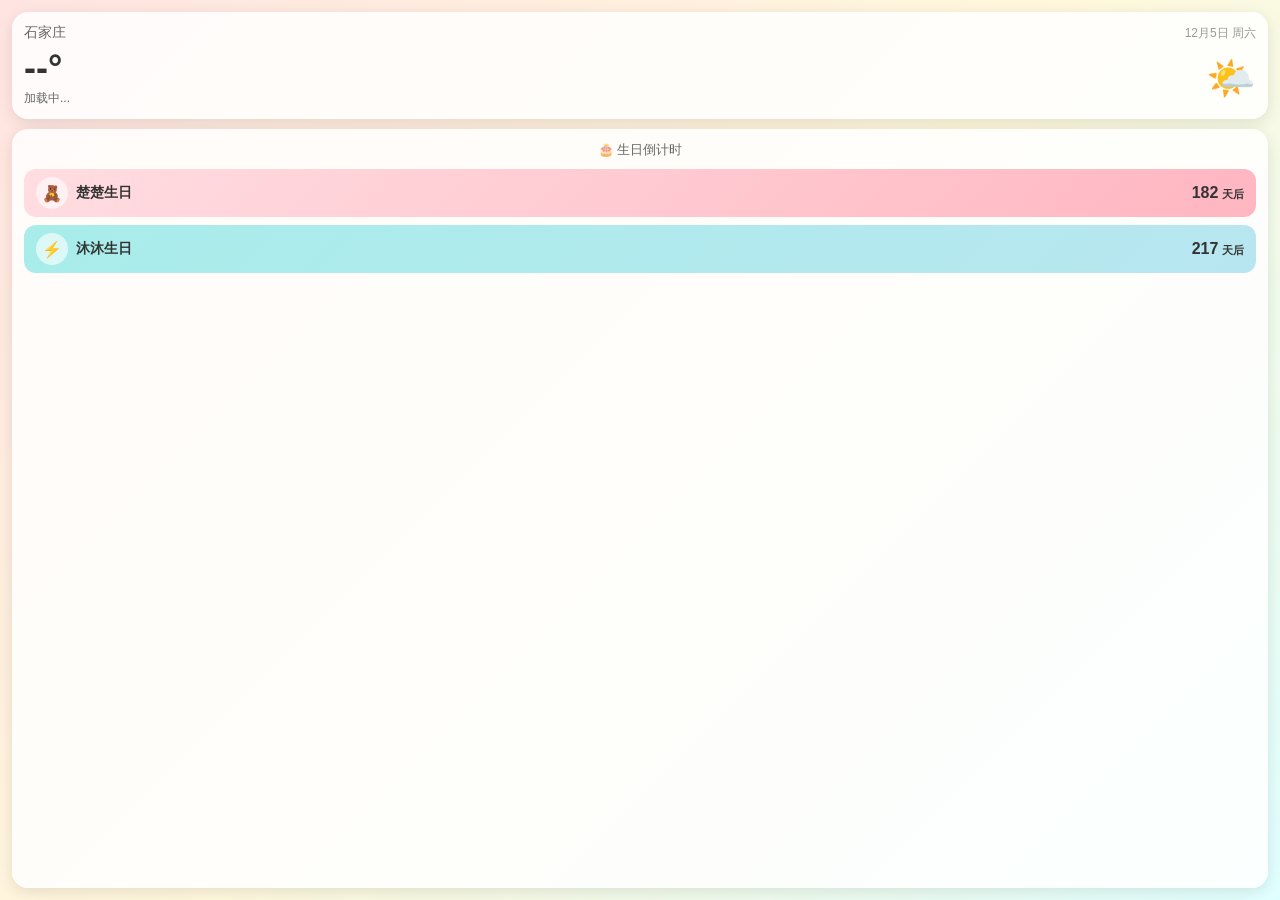
==== widget.html @ be5fdbd6 "添加小米小部件页面" ====
<!DOCTYPE html>
<html lang="zh-CN">
<head>
  <meta charset="UTF-8">
  <meta name="viewport" content="width=device-width, initial-scale=1.0, maximum-scale=1.0, user-scalable=no">
  <title>天气生日小部件</title>
  <style>
    * {
      margin: 0;
      padding: 0;
      box-sizing: border-box;
    }
    
    body {
      font-family: -apple-system, BlinkMacSystemFont, 'Segoe UI', Roboto, sans-serif;
      background: linear-gradient(135deg, #FFE4E1 0%, #FFF8DC 50%, #E0FFFF 100%);
      min-height: 100vh;
      display: flex;
      flex-direction: column;
      padding: 12px;
    }
    
    /* 天气区域 */
    .weather-widget {
      background: rgba(255, 255, 255, 0.85);
      border-radius: 16px;
      padding: 12px;
      margin-bottom: 10px;
      box-shadow: 0 4px 15px rgba(0,0,0,0.1);
    }
    
    .weather-header {
      display: flex;
      justify-content: space-between;
      align-items: center;
      margin-bottom: 8px;
    }
    
    .city-name {
      font-size: 14px;
      color: #666;
      font-weight: 500;
    }
    
    .weather-date {
      font-size: 12px;
      color: #999;
    }
    
    .weather-main {
      display: flex;
      align-items: center;
      justify-content: space-between;
    }
    
    .weather-temp {
      font-size: 36px;
      font-weight: bold;
      color: #333;
      line-height: 1;
    }
    
    .weather-icon {
      font-size: 40px;
    }
    
    .weather-desc {
      font-size: 12px;
      color: #666;
      margin-top: 4px;
    }
    
    /* 生日区域 */
    .birthdays-widget {
      background: rgba(255, 255, 255, 0.85);
      border-radius: 16px;
      padding: 12px;
      flex: 1;
      box-shadow: 0 4px 15px rgba(0,0,0,0.1);
    }
    
    .birthdays-title {
      font-size: 13px;
      color: #666;
      text-align: center;
      margin-bottom: 10px;
      font-weight: 500;
    }
    
    .birthday-item {
      display: flex;
      align-items: center;
      justify-content: space-between;
      padding: 8px 12px;
      border-radius: 12px;
      margin-bottom: 8px;
    }
    
    .birthday-item:last-child {
      margin-bottom: 0;
    }
    
    .chuchu-birthday {
      background: linear-gradient(135deg, #ffdde1 0%, #ffb6c1 100%);
    }
    
    .mumu-birthday {
      background: linear-gradient(135deg, #a8edea 0%, #b8e6f0 100%);
    }
    
    .birthday-info {
      display: flex;
      align-items: center;
      gap: 8px;
    }
    
    .birthday-avatar {
      width: 32px;
      height: 32px;
      border-radius: 50%;
      background: rgba(255,255,255,0.6);
      display: flex;
      align-items: center;
      justify-content: center;
      font-size: 16px;
    }
    
    .birthday-name {
      font-size: 14px;
      font-weight: 600;
      color: #333;
    }
    
    .birthday-countdown {
      font-size: 13px;
      font-weight: 600;
      color: #333;
      text-align: right;
    }
    
    .birthday-days {
      font-size: 16px;
      font-weight: bold;
    }
    
    .birthday-unit {
      font-size: 11px;
    }
    
    .today-badge {
      background: #FF6B6B;
      color: white;
      font-size: 10px;
      padding: 2px 6px;
      border-radius: 10px;
      margin-left: 4px;
      animation: pulse 1.5s ease-in-out infinite;
    }
    
    @keyframes pulse {
      0%, 100% { opacity: 1; }
      50% { opacity: 0.6; }
    }
  </style>
</head>
<body>
  <!-- 天气区域 -->
  <div class="weather-widget">
    <div class="weather-header">
      <span class="city-name" id="cityName">石家庄</span>
      <span class="weather-date" id="weatherDate"></span>
    </div>
    <div class="weather-main">
      <div>
        <div class="weather-temp" id="temperature">--°</div>
        <div class="weather-desc" id="weatherDesc">加载中...</div>
      </div>
      <div class="weather-icon" id="weatherIcon">🌤️</div>
    </div>
  </div>
  
  <!-- 生日区域 -->
  <div class="birthdays-widget">
    <div class="birthdays-title">🎂 生日倒计时</div>
    
    <div class="birthday-item chuchu-birthday">
      <div class="birthday-info">
        <div class="birthday-avatar">🧸</div>
        <span class="birthday-name">楚楚生日</span>
      </div>
      <div class="birthday-countdown">
        <span id="chuchuDays" class="birthday-days">--</span>
        <span class="birthday-unit">天后</span>
        <span id="chuchuToday" class="today-badge" style="display:none">今天!</span>
      </div>
    </div>
    
    <div class="birthday-item mumu-birthday">
      <div class="birthday-info">
        <div class="birthday-avatar">⚡</div>
        <span class="birthday-name">沐沐生日</span>
      </div>
      <div class="birthday-countdown">
        <span id="mumuDays" class="birthday-days">--</span>
        <span class="birthday-unit">天后</span>
        <span id="mumuToday" class="today-badge" style="display:none">今天!</span>
      </div>
    </div>
  </div>
  
  <script>
    // 生日信息
    const birthdays = {
      chuchu: { name: '楚楚', month: 6, day: 5, emoji: '🧸' },
      mumu: { name: '沐沐', month: 7, day: 10, emoji: '⚡' }
    };
    
    // 天气数据
    const weatherIcons = {
      0: '☀️', 1: '🌤️', 2: '⛅', 3: '☁️',
      45: '🌫️', 48: '🌫️',
      51: '🌦️', 53: '🌦️', 55: '🌧️',
      61: '🌧️', 63: '🌧️', 65: '🌧️',
      71: '🌨️', 73: '🌨️', 75: '❄️',
      95: '⛈️', 96: '⛈️', 99: '⛈️'
    };
    
    const weatherDescriptions = {
      0: '晴朗', 1: '大部晴朗', 2: '多云', 3: '阴天',
      45: '雾', 48: '雾凇',
      51: '小毛毛雨', 53: '中毛毛雨', 55: '大毛毛雨',
      61: '小雨', 63: '中雨', 65: '大雨',
      71: '小雪', 73: '中雪', 75: '大雪',
      95: '雷暴', 96: '雷暴冰雹', 99: '强雷暴冰雹'
    };
    
    // 计算距离生日还有多少天
    function getDaysUntilBirthday(month, day) {
      const now = new Date();
      const currentYear = now.getFullYear();
      
      let birthday = new Date(currentYear, month - 1, day);
      
      if (now > birthday) {
        birthday = new Date(currentYear + 1, month - 1, day);
      }
      
      const diffTime = birthday.getTime() - now.getTime();
      const diffDays = Math.ceil(diffTime / (1000 * 60 * 60 * 24));
      
      return diffDays;
    }
    
    // 更新日期显示
    function updateDate() {
      const now = new Date();
      const month = now.getMonth() + 1;
      const day = now.getDate();
      const weekdays = ['周日', '周一', '周二', '周三', '周四', '周五', '周六'];
      const weekday = weekdays[now.getDay()];
      
      document.getElementById('weatherDate').textContent = `${month}月${day}日 ${weekday}`;
    }
    
    // 更新生日倒计时
    function updateBirthdays() {
      const now = new Date();
      const currentMonth = now.getMonth() + 1;
      const currentDay = now.getDate();
      
      // 楚楚
      const chuchuDays = getDaysUntilBirthday(birthdays.chuchu.month, birthdays.chuchu.day);
      const chuchuEl = document.getElementById('chuchuDays');
      const chuchuToday = document.getElementById('chuchuToday');
      chuchuEl.textContent = chuchuDays;
      
      if (currentMonth === birthdays.chuchu.month && currentDay === birthdays.chuchu.day) {
        chuchuEl.textContent = '🎉';
        chuchuToday.style.display = 'inline';
      }
      
      // 沐沐
      const mumuDays = getDaysUntilBirthday(birthdays.mumu.month, birthdays.mumu.day);
      const mumuEl = document.getElementById('mumuDays');
      const mumuToday = document.getElementById('mumuToday');
      mumuEl.textContent = mumuDays;
      
      if (currentMonth === birthdays.mumu.month && currentDay === birthdays.mumu.day) {
        mumuEl.textContent = '🎉';
        mumuToday.style.display = 'inline';
      }
    }
    
    // 获取天气
    async function loadWeather() {
      try {
        const res = await fetch('https://api.open-meteo.com/v1/forecast?latitude=38.04&longitude=114.51&current=temperature_2m,weather_code&timezone=Asia/Shanghai');
        const data = await res.json();
        
        const temp = Math.round(data.current.temperature_2m);
        const code = data.current.weather_code;
        
        document.getElementById('temperature').textContent = `${temp}°`;
        document.getElementById('weatherDesc').textContent = weatherDescriptions[code] || '晴';
        document.getElementById('weatherIcon').textContent = weatherIcons[code] || '🌤️';
      } catch (err) {
        console.error('天气加载失败:', err);
      }
    }
    
    // 初始化
    function init() {
      updateDate();
      updateBirthdays();
      loadWeather();
    }
    
    // 页面加载完成后执行
    if (document.readyState === 'loading') {
      document.addEventListener('DOMContentLoaded', init);
    } else {
      init();
    }
  </script>
</body>
</html>
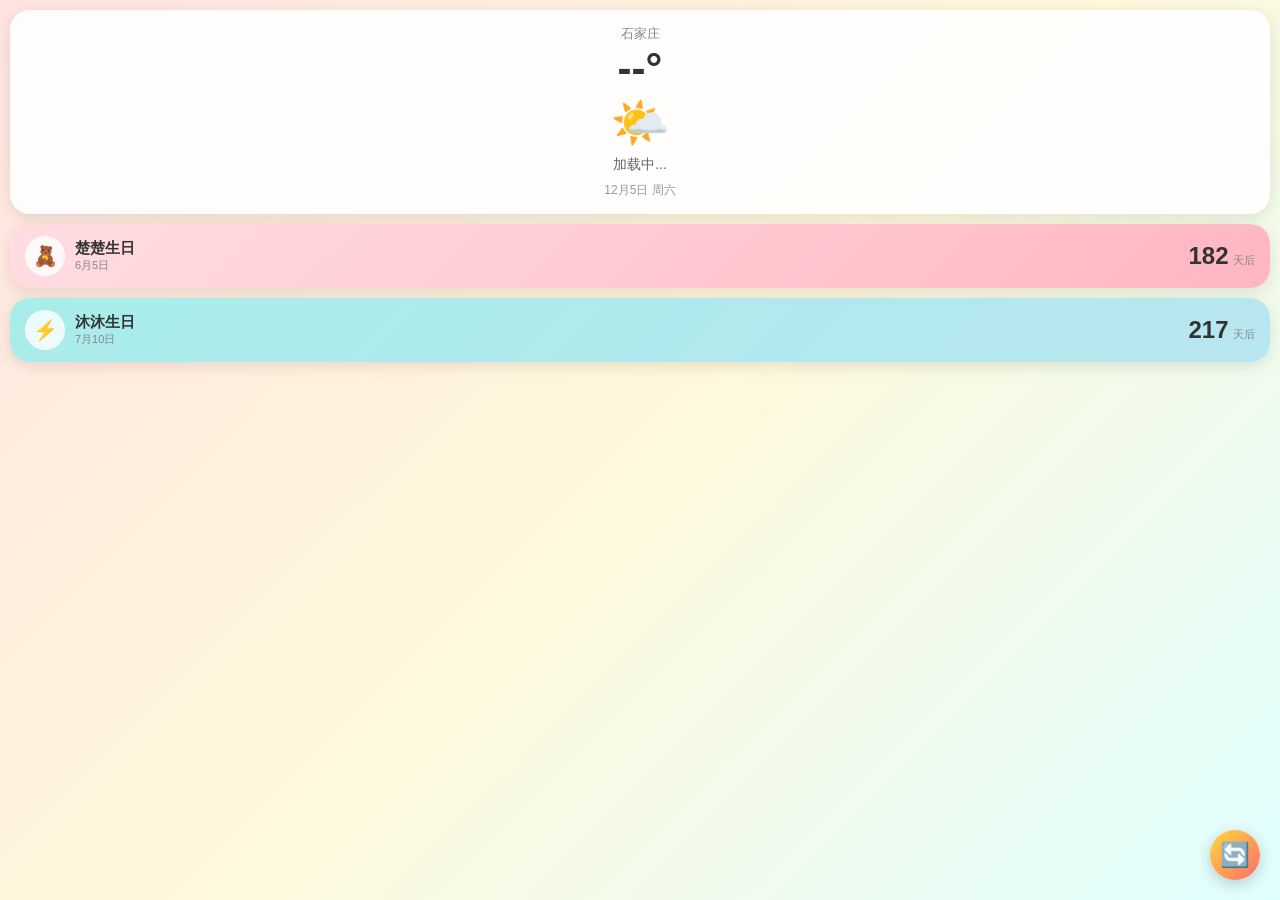
==== commit 8707acf5: "优化小部件设计，添加刷新按钮" ====
--- a/widget.html
+++ b/widget.html
@@ -2,14 +2,14 @@
 <html lang="zh-CN">
 <head>
   <meta charset="UTF-8">
-  <meta name="viewport" content="width=device-width, initial-scale=1.0, maximum-scale=1.0, user-scalable=no">
-  <title>天气生日小部件</title>
+  <meta name="viewport" content="width=device-width, initial-scale=1.0, maximum-scale=1.0, user-scalable=no, viewport-fit=cover">
+  <meta name="apple-mobile-web-app-capable" content="yes">
+  <meta name="apple-mobile-web-app-status-bar-style" content="black-translucent">
+  <meta name="theme-color" content="#FFD93D">
+  <meta name="description" content="天气生日小部件">
+  <title>天气生日</title>
   <style>
-    * {
-      margin: 0;
-      padding: 0;
-      box-sizing: border-box;
-    }
+    * { margin: 0; padding: 0; box-sizing: border-box; }
     
     body {
       font-family: -apple-system, BlinkMacSystemFont, 'Segoe UI', Roboto, sans-serif;
@@ -17,134 +17,106 @@
       min-height: 100vh;
       display: flex;
       flex-direction: column;
-      padding: 12px;
-    }
-    
-    /* 天气区域 */
-    .weather-widget {
-      background: rgba(255, 255, 255, 0.85);
-      border-radius: 16px;
-      padding: 12px;
+      padding: 10px;
+    }
+    
+    .card {
+      background: rgba(255, 255, 255, 0.9);
+      border-radius: 20px;
+      padding: 15px;
       margin-bottom: 10px;
       box-shadow: 0 4px 15px rgba(0,0,0,0.1);
     }
     
-    .weather-header {
-      display: flex;
-      justify-content: space-between;
-      align-items: center;
-      margin-bottom: 8px;
-    }
-    
-    .city-name {
+    /* 天气卡片 */
+    .weather-card {
+      text-align: center;
+    }
+    
+    .weather-city {
+      font-size: 13px;
+      color: #888;
+      margin-bottom: 5px;
+    }
+    
+    .weather-temp {
+      font-size: 42px;
+      font-weight: bold;
+      color: #333;
+      line-height: 1;
+    }
+    
+    .weather-icon {
+      font-size: 48px;
+      margin: 5px 0;
+    }
+    
+    .weather-desc {
       font-size: 14px;
       color: #666;
-      font-weight: 500;
+      margin-top: 5px;
     }
     
     .weather-date {
       font-size: 12px;
       color: #999;
-    }
-    
-    .weather-main {
+      margin-top: 8px;
+    }
+    
+    /* 生日卡片 */
+    .birthday-card {
       display: flex;
       align-items: center;
       justify-content: space-between;
-    }
-    
-    .weather-temp {
-      font-size: 36px;
+      padding: 12px 15px;
+    }
+    
+    .birthday-left {
+      display: flex;
+      align-items: center;
+      gap: 10px;
+    }
+    
+    .birthday-avatar {
+      width: 40px;
+      height: 40px;
+      border-radius: 50%;
+      background: rgba(255,255,255,0.8);
+      display: flex;
+      align-items: center;
+      justify-content: center;
+      font-size: 20px;
+    }
+    
+    .birthday-info {
+      display: flex;
+      flex-direction: column;
+    }
+    
+    .birthday-name {
+      font-size: 15px;
+      font-weight: 600;
+      color: #333;
+    }
+    
+    .birthday-date {
+      font-size: 11px;
+      color: #888;
+    }
+    
+    .birthday-countdown {
+      text-align: right;
+    }
+    
+    .birthday-days {
+      font-size: 24px;
       font-weight: bold;
       color: #333;
-      line-height: 1;
-    }
-    
-    .weather-icon {
-      font-size: 40px;
-    }
-    
-    .weather-desc {
-      font-size: 12px;
-      color: #666;
-      margin-top: 4px;
-    }
-    
-    /* 生日区域 */
-    .birthdays-widget {
-      background: rgba(255, 255, 255, 0.85);
-      border-radius: 16px;
-      padding: 12px;
-      flex: 1;
-      box-shadow: 0 4px 15px rgba(0,0,0,0.1);
-    }
-    
-    .birthdays-title {
-      font-size: 13px;
-      color: #666;
-      text-align: center;
-      margin-bottom: 10px;
-      font-weight: 500;
-    }
-    
-    .birthday-item {
-      display: flex;
-      align-items: center;
-      justify-content: space-between;
-      padding: 8px 12px;
-      border-radius: 12px;
-      margin-bottom: 8px;
-    }
-    
-    .birthday-item:last-child {
-      margin-bottom: 0;
-    }
-    
-    .chuchu-birthday {
-      background: linear-gradient(135deg, #ffdde1 0%, #ffb6c1 100%);
-    }
-    
-    .mumu-birthday {
-      background: linear-gradient(135deg, #a8edea 0%, #b8e6f0 100%);
-    }
-    
-    .birthday-info {
-      display: flex;
-      align-items: center;
-      gap: 8px;
-    }
-    
-    .birthday-avatar {
-      width: 32px;
-      height: 32px;
-      border-radius: 50%;
-      background: rgba(255,255,255,0.6);
-      display: flex;
-      align-items: center;
-      justify-content: center;
-      font-size: 16px;
-    }
-    
-    .birthday-name {
-      font-size: 14px;
-      font-weight: 600;
-      color: #333;
-    }
-    
-    .birthday-countdown {
-      font-size: 13px;
-      font-weight: 600;
-      color: #333;
-      text-align: right;
-    }
-    
-    .birthday-days {
-      font-size: 16px;
-      font-weight: bold;
     }
     
     .birthday-unit {
       font-size: 11px;
+      color: #888;
     }
     
     .today-badge {
@@ -153,69 +125,91 @@
       font-size: 10px;
       padding: 2px 6px;
       border-radius: 10px;
-      margin-left: 4px;
-      animation: pulse 1.5s ease-in-out infinite;
-    }
-    
-    @keyframes pulse {
-      0%, 100% { opacity: 1; }
-      50% { opacity: 0.6; }
+      margin-top: 2px;
+      display: inline-block;
+    }
+    
+    /* 楚楚 - 粉色 */
+    .chuchu { background: linear-gradient(135deg, #ffdde1 0%, #ffb6c1 100%); }
+    
+    /* 沐沐 - 蓝色 */
+    .mumu { background: linear-gradient(135deg, #a8edea 0%, #b8e6f0 100%); }
+    
+    /* 刷新按钮 */
+    .refresh-btn {
+      position: fixed;
+      bottom: 20px;
+      right: 20px;
+      width: 50px;
+      height: 50px;
+      border-radius: 50%;
+      background: linear-gradient(135deg, #FFD93D, #FF6B6B);
+      border: none;
+      color: white;
+      font-size: 24px;
+      box-shadow: 0 4px 15px rgba(0,0,0,0.2);
+      cursor: pointer;
+      display: flex;
+      align-items: center;
+      justify-content: center;
+    }
+    
+    .refresh-btn:active {
+      transform: scale(0.95);
     }
   </style>
 </head>
 <body>
-  <!-- 天气区域 -->
-  <div class="weather-widget">
-    <div class="weather-header">
-      <span class="city-name" id="cityName">石家庄</span>
-      <span class="weather-date" id="weatherDate"></span>
-    </div>
-    <div class="weather-main">
-      <div>
-        <div class="weather-temp" id="temperature">--°</div>
-        <div class="weather-desc" id="weatherDesc">加载中...</div>
+  <!-- 天气卡片 -->
+  <div class="card weather-card">
+    <div class="weather-city" id="cityName">石家庄</div>
+    <div class="weather-temp" id="temperature">--°</div>
+    <div class="weather-icon" id="weatherIcon">🌤️</div>
+    <div class="weather-desc" id="weatherDesc">加载中...</div>
+    <div class="weather-date" id="weatherDate"></div>
+  </div>
+  
+  <!-- 楚楚生日 -->
+  <div class="card birthday-card chuchu">
+    <div class="birthday-left">
+      <div class="birthday-avatar">🧸</div>
+      <div class="birthday-info">
+        <span class="birthday-name">楚楚生日</span>
+        <span class="birthday-date">6月5日</span>
       </div>
-      <div class="weather-icon" id="weatherIcon">🌤️</div>
+    </div>
+    <div class="birthday-countdown">
+      <span id="chuchuDays" class="birthday-days">--</span>
+      <span class="birthday-unit">天后</span>
+      <span id="chuchuToday" class="today-badge" style="display:none">🎂 今天!</span>
     </div>
   </div>
   
-  <!-- 生日区域 -->
-  <div class="birthdays-widget">
-    <div class="birthdays-title">🎂 生日倒计时</div>
-    
-    <div class="birthday-item chuchu-birthday">
+  <!-- 沐沐生日 -->
+  <div class="card birthday-card mumu">
+    <div class="birthday-left">
+      <div class="birthday-avatar">⚡</div>
       <div class="birthday-info">
-        <div class="birthday-avatar">🧸</div>
-        <span class="birthday-name">楚楚生日</span>
+        <span class="birthday-name">沐沐生日</span>
+        <span class="birthday-date">7月10日</span>
       </div>
-      <div class="birthday-countdown">
-        <span id="chuchuDays" class="birthday-days">--</span>
-        <span class="birthday-unit">天后</span>
-        <span id="chuchuToday" class="today-badge" style="display:none">今天!</span>
-      </div>
-    </div>
-    
-    <div class="birthday-item mumu-birthday">
-      <div class="birthday-info">
-        <div class="birthday-avatar">⚡</div>
-        <span class="birthday-name">沐沐生日</span>
-      </div>
-      <div class="birthday-countdown">
-        <span id="mumuDays" class="birthday-days">--</span>
-        <span class="birthday-unit">天后</span>
-        <span id="mumuToday" class="today-badge" style="display:none">今天!</span>
-      </div>
+    </div>
+    <div class="birthday-countdown">
+      <span id="mumuDays" class="birthday-days">--</span>
+      <span class="birthday-unit">天后</span>
+      <span id="mumuToday" class="today-badge" style="display:none">🎂 今天!</span>
     </div>
   </div>
   
+  <!-- 刷新按钮 -->
+  <button class="refresh-btn" onclick="refreshAll()">🔄</button>
+  
   <script>
-    // 生日信息
     const birthdays = {
-      chuchu: { name: '楚楚', month: 6, day: 5, emoji: '🧸' },
-      mumu: { name: '沐沐', month: 7, day: 10, emoji: '⚡' }
+      chuchu: { month: 6, day: 5 },
+      mumu: { month: 7, day: 10 }
     };
     
-    // 天气数据
     const weatherIcons = {
       0: '☀️', 1: '🌤️', 2: '⛅', 3: '☁️',
       45: '🌫️', 48: '🌫️',
@@ -234,93 +228,66 @@
       95: '雷暴', 96: '雷暴冰雹', 99: '强雷暴冰雹'
     };
     
-    // 计算距离生日还有多少天
     function getDaysUntilBirthday(month, day) {
       const now = new Date();
-      const currentYear = now.getFullYear();
-      
-      let birthday = new Date(currentYear, month - 1, day);
-      
+      let birthday = new Date(now.getFullYear(), month - 1, day);
       if (now > birthday) {
-        birthday = new Date(currentYear + 1, month - 1, day);
-      }
-      
-      const diffTime = birthday.getTime() - now.getTime();
-      const diffDays = Math.ceil(diffTime / (1000 * 60 * 60 * 24));
-      
-      return diffDays;
-    }
-    
-    // 更新日期显示
+        birthday = new Date(now.getFullYear() + 1, month - 1, day);
+      }
+      return Math.ceil((birthday - now) / (1000 * 60 * 60 * 24));
+    }
+    
     function updateDate() {
       const now = new Date();
       const month = now.getMonth() + 1;
       const day = now.getDate();
       const weekdays = ['周日', '周一', '周二', '周三', '周四', '周五', '周六'];
-      const weekday = weekdays[now.getDay()];
-      
-      document.getElementById('weatherDate').textContent = `${month}月${day}日 ${weekday}`;
-    }
-    
-    // 更新生日倒计时
+      document.getElementById('weatherDate').textContent = `${month}月${day}日 ${weekdays[now.getDay()]}`;
+    }
+    
     function updateBirthdays() {
       const now = new Date();
-      const currentMonth = now.getMonth() + 1;
-      const currentDay = now.getDate();
+      const cm = now.getMonth() + 1;
+      const cd = now.getDate();
       
-      // 楚楚
-      const chuchuDays = getDaysUntilBirthday(birthdays.chuchu.month, birthdays.chuchu.day);
-      const chuchuEl = document.getElementById('chuchuDays');
-      const chuchuToday = document.getElementById('chuchuToday');
-      chuchuEl.textContent = chuchuDays;
+      const chuchuDays = getDaysUntilBirthday(6, 5);
+      document.getElementById('chuchuDays').textContent = chuchuDays;
+      if (cm === 6 && cd === 5) {
+        document.getElementById('chuchuDays').textContent = '🎂';
+        document.getElementById('chuchuToday').style.display = 'inline';
+      }
       
-      if (currentMonth === birthdays.chuchu.month && currentDay === birthdays.chuchu.day) {
-        chuchuEl.textContent = '🎉';
-        chuchuToday.style.display = 'inline';
-      }
-      
-      // 沐沐
-      const mumuDays = getDaysUntilBirthday(birthdays.mumu.month, birthdays.mumu.day);
-      const mumuEl = document.getElementById('mumuDays');
-      const mumuToday = document.getElementById('mumuToday');
-      mumuEl.textContent = mumuDays;
-      
-      if (currentMonth === birthdays.mumu.month && currentDay === birthdays.mumu.day) {
-        mumuEl.textContent = '🎉';
-        mumuToday.style.display = 'inline';
-      }
-    }
-    
-    // 获取天气
+      const mumuDays = getDaysUntilBirthday(7, 10);
+      document.getElementById('mumuDays').textContent = mumuDays;
+      if (cm === 7 && cd === 10) {
+        document.getElementById('mumuDays').textContent = '🎂';
+        document.getElementById('mumuToday').style.display = 'inline';
+      }
+    }
+    
     async function loadWeather() {
       try {
         const res = await fetch('https://api.open-meteo.com/v1/forecast?latitude=38.04&longitude=114.51&current=temperature_2m,weather_code&timezone=Asia/Shanghai');
         const data = await res.json();
-        
-        const temp = Math.round(data.current.temperature_2m);
-        const code = data.current.weather_code;
-        
-        document.getElementById('temperature').textContent = `${temp}°`;
-        document.getElementById('weatherDesc').textContent = weatherDescriptions[code] || '晴';
-        document.getElementById('weatherIcon').textContent = weatherIcons[code] || '🌤️';
+        document.getElementById('temperature').textContent = `${Math.round(data.current.temperature_2m)}°`;
+        document.getElementById('weatherDesc').textContent = weatherDescriptions[data.current.weather_code] || '晴';
+        document.getElementById('weatherIcon').textContent = weatherIcons[data.current.weather_code] || '🌤️';
       } catch (err) {
-        console.error('天气加载失败:', err);
-      }
-    }
-    
-    // 初始化
-    function init() {
+        console.error('天气加载失败', err);
+      }
+    }
+    
+    function refreshAll() {
       updateDate();
       updateBirthdays();
       loadWeather();
     }
     
-    // 页面加载完成后执行
-    if (document.readyState === 'loading') {
-      document.addEventListener('DOMContentLoaded', init);
-    } else {
-      init();
-    }
+    // 初始化
+    refreshAll();
+    
+    // 自动刷新（每30分钟）
+    setInterval(refreshAll, 30 * 60 * 1000);
   </script>
 </body>
 </html>
